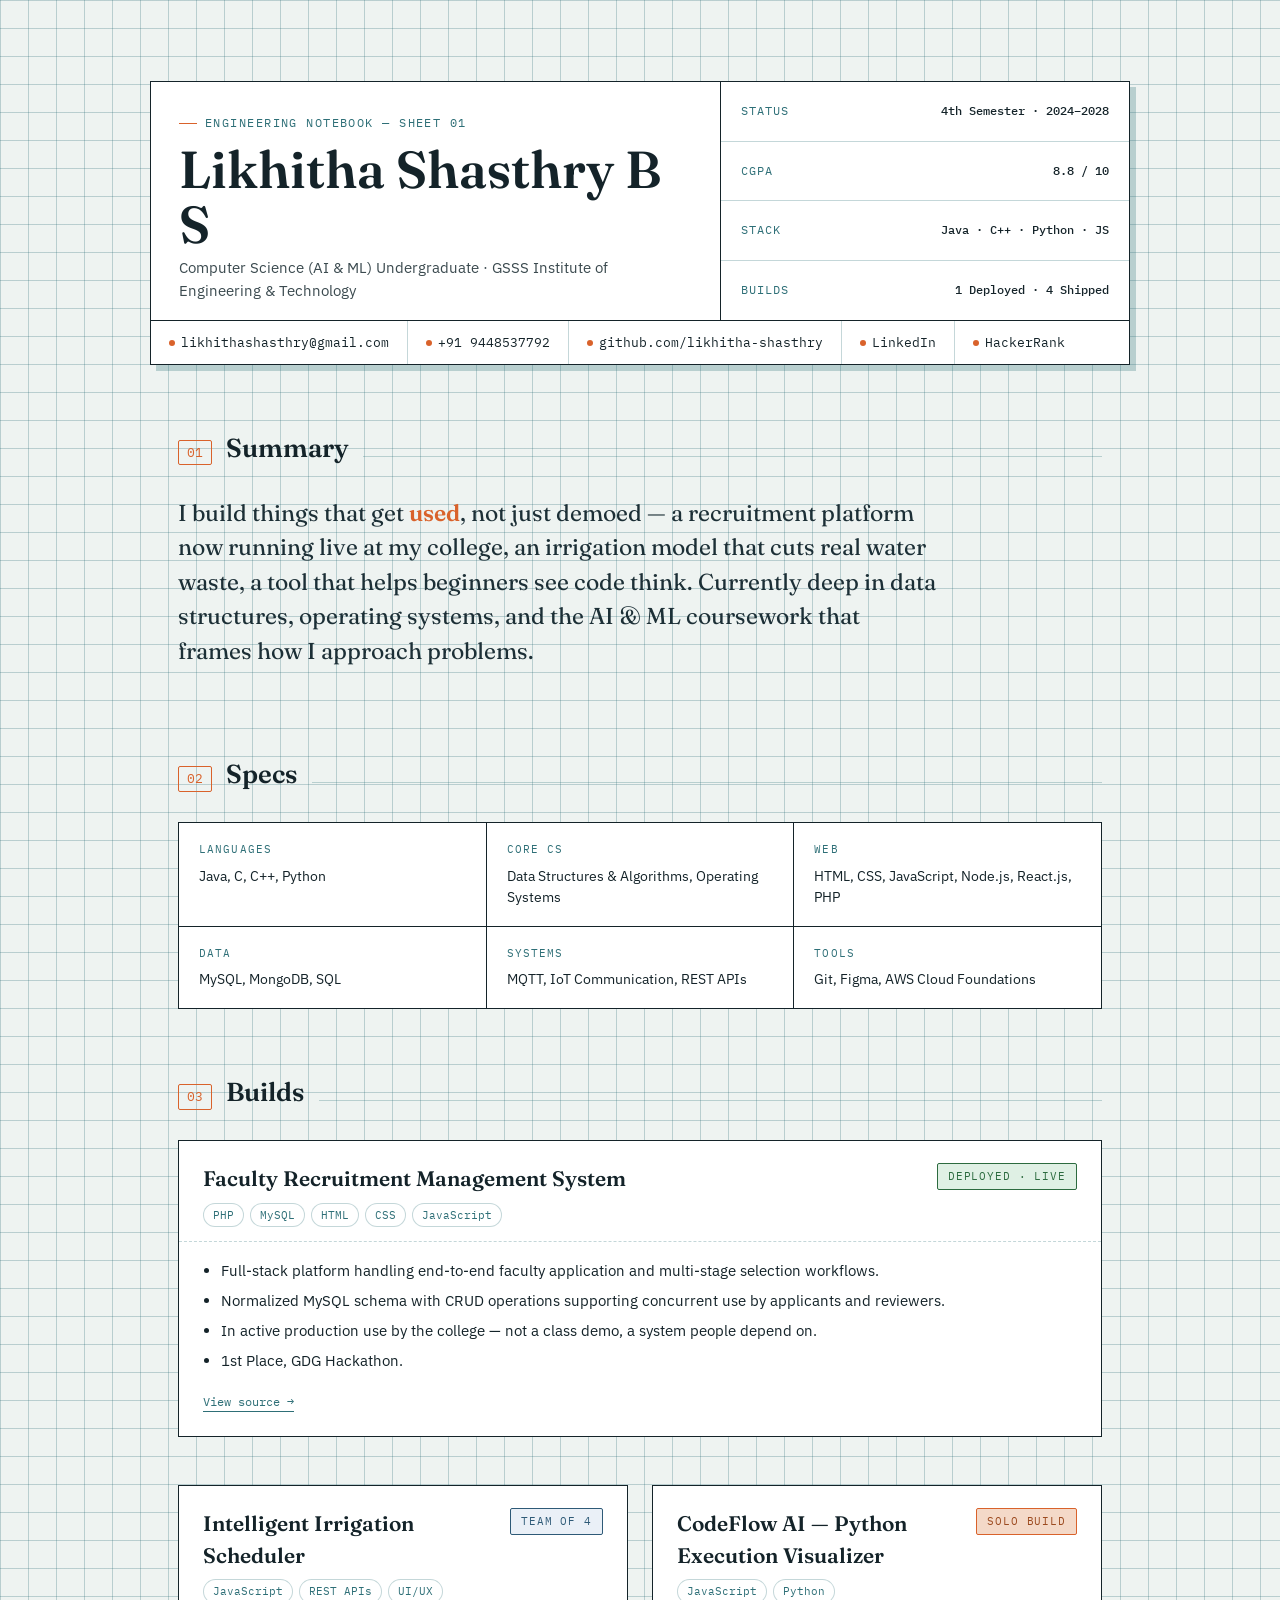
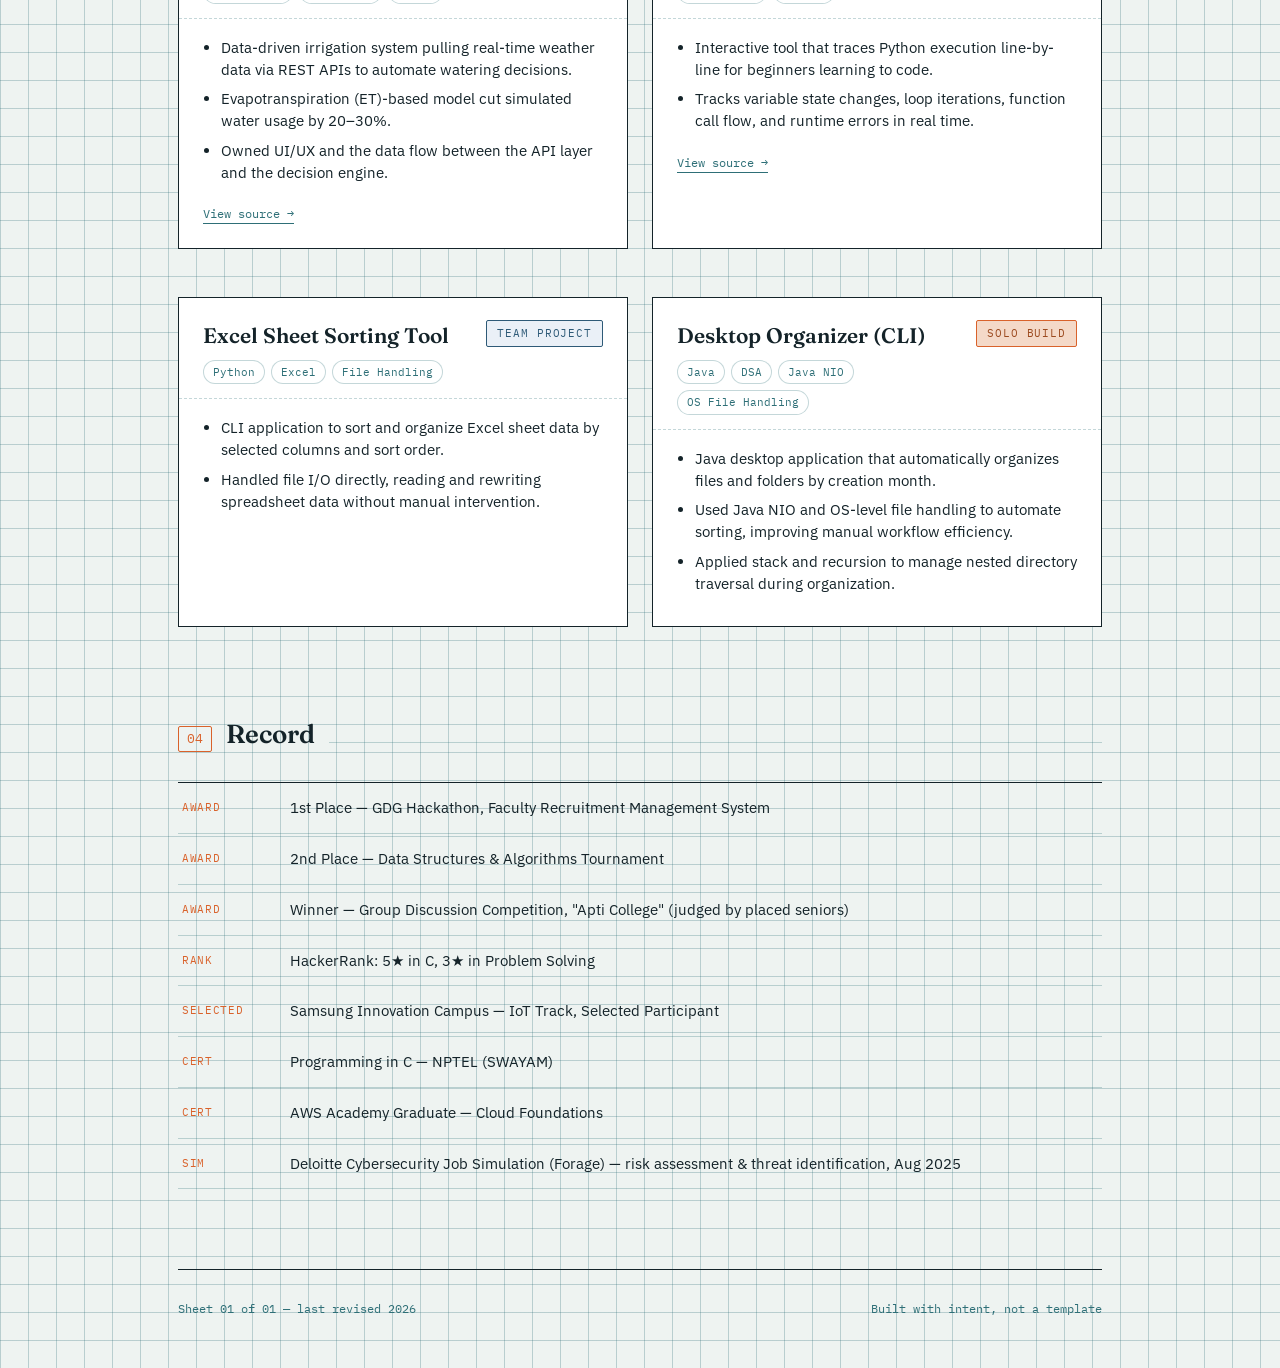
==== myPortfolio.html @ 0e2e2cd6 "my portfolio" ====
<!DOCTYPE html>
<html lang="en">
<head>
<meta charset="UTF-8">
<meta name="viewport" content="width=device-width, initial-scale=1.0">
<title>Likhitha Shasthry B S — Portfolio</title>
<link rel="preconnect" href="https://fonts.googleapis.com">
<link href="https://fonts.googleapis.com/css2?family=Fraunces:opsz,wght@9..144,400;9..144,500;9..144,600;9..144,700&family=IBM+Plex+Sans:wght@400;500;600&family=IBM+Plex+Mono:wght@400;500;600&display=swap" rel="stylesheet">
<style>
  :root{
    --bg: #eef3f1;
    --bg-card: #ffffff;
    --ink: #142329;
    --line: #2e6f77;
    --line-soft: rgba(46,111,119,0.28);
    --accent: #d9622b;
    --accent-soft: #f4d9c8;
    --sage: #6f8567;
    --mono: 'IBM Plex Mono', monospace;
    --sans: 'IBM Plex Sans', sans-serif;
    --display: 'Fraunces', serif;
  }
  *{box-sizing:border-box;}
  html{scroll-behavior:smooth;}
  body{
    margin:0;
    background:var(--bg);
    background-image:
      linear-gradient(var(--line-soft) 1px, transparent 1px),
      linear-gradient(90deg, var(--line-soft) 1px, transparent 1px);
    background-size: 28px 28px;
    color:var(--ink);
    font-family:var(--sans);
    line-height:1.5;
  }
  @media (prefers-reduced-motion: reduce){
    *{animation-duration:0.001ms !important; transition-duration:0.001ms !important;}
  }
  a{color:inherit;}
  .wrap{max-width:980px;margin:0 auto;padding:0 28px;}

  /* ---- Progress rail ---- */
  .progress-rail{
    position:fixed;
    top:0;left:0;
    height:3px;
    width:0%;
    background:var(--accent);
    z-index:100;
    transition:width .1s linear;
  }

  /* ---- Sticky nav ---- */
  .navbar{
    position:sticky;
    top:0;
    z-index:50;
    backdrop-filter:blur(10px);
    background:rgba(238,243,241,0.82);
    border-bottom:1px solid var(--line-soft);
    opacity:0;
    transform:translateY(-100%);
    transition:opacity .3s ease, transform .3s ease;
    pointer-events:none;
  }
  .navbar.show{opacity:1;transform:translateY(0);pointer-events:auto;}
  .navbar-inner{
    max-width:980px;margin:0 auto;padding:0 28px;
    display:flex;justify-content:space-between;align-items:center;
    height:48px;
  }
  .navbar-inner .nb-name{font-family:var(--mono);font-size:12.5px;font-weight:600;letter-spacing:.04em;}
  .navbar-links{display:flex;gap:22px;}
  .navbar-links a{font-family:var(--mono);font-size:11.5px;text-decoration:none;color:var(--line);text-transform:uppercase;letter-spacing:.06em;transition:color .15s;position:relative;}
  .navbar-links a::after{
    content:'';
    position:absolute;left:0;bottom:-15px;
    width:100%;height:2px;
    background:var(--accent);
    transform:scaleX(0);
    transition:transform .2s ease;
  }
  .navbar-links a:hover{color:var(--accent);}
  .navbar-links a.active{color:var(--accent);}
  .navbar-links a.active::after{transform:scaleX(1);}
  @media (max-width:680px){ .navbar-links{display:none;} }

  /* ---- Tech chips ---- */
  .chips{display:flex;flex-wrap:wrap;gap:6px;margin-top:8px;}
  .chip{
    font-family:var(--mono);
    font-size:11px;
    padding:3px 9px;
    border:1px solid var(--line-soft);
    border-radius:20px;
    color:var(--line);
    background:rgba(255,255,255,0.6);
    transition:border-color .15s, color .15s, background .15s;
  }
  .project:hover .chip{border-color:var(--line);}
  .chip:hover{background:var(--accent-soft);color:#9c4a1f;border-color:var(--accent);}

  /* ---- Projects grid (wide screens) ---- */
  .projects-grid{
    display:grid;
    grid-template-columns:1fr;
    gap:24px;
  }
  @media (min-width:860px){
    .projects-grid{grid-template-columns:1fr 1fr;}
    .projects-grid .project.featured{grid-column:1 / -1;}
  }
  .project{margin-bottom:0;display:flex;flex-direction:column;}
  .project-body{flex:1;display:flex;flex-direction:column;}
  .project-links{margin-top:auto;}

  /* ---- Title block (signature element) ---- */
  .titleblock{
    border:1.5px solid var(--ink);
    background:var(--bg-card);
    margin:32px auto 0;
    max-width:980px;
    position:relative;
    box-shadow:6px 6px 0 var(--line-soft);
  }
  .tb-top{
    display:grid;
    grid-template-columns: 1.4fr 1fr;
  }
  .tb-name{
    padding:32px 28px 18px;
    border-right:1.5px solid var(--ink);
    position:relative;
  }
  .tb-name .eyebrow{
    font-family:var(--mono);
    font-size:12px;
    letter-spacing:.12em;
    color:var(--line);
    text-transform:uppercase;
    margin:0 0 10px;
    display:flex;
    align-items:center;
    gap:8px;
  }
  .tb-name .eyebrow::before{
    content:'';
    width:18px;height:1px;
    background:var(--accent);
    display:inline-block;
  }
  .tb-name h1{
    font-family:var(--display);
    font-optical-sizing:auto;
    font-weight:600;
    font-size:clamp(34px,5vw,52px);
    margin:0 0 6px;
    line-height:1.05;
  }
  .tb-name p{
    margin:0;
    font-size:15px;
    color:#3b4a4f;
  }
  .tb-fields{
    display:grid;
    grid-template-rows:repeat(4,1fr);
  }
  .tb-field{
    border-bottom:1px solid var(--line-soft);
    padding:10px 20px;
    display:flex;
    justify-content:space-between;
    align-items:center;
    font-family:var(--mono);
    font-size:12px;
    transition:background .15s;
  }
  .tb-field:hover{background:rgba(217,98,43,0.06);}
  .tb-field:last-child{border-bottom:none;}
  .tb-field .k{color:var(--line);text-transform:uppercase;letter-spacing:.08em;}
  .tb-field .v{color:var(--ink);font-weight:500;text-align:right;}
  .tb-bottom{
    display:flex;
    flex-wrap:wrap;
    gap:0;
    border-top:1.5px solid var(--ink);
  }
  .tb-bottom a{
    font-family:var(--mono);
    font-size:12.5px;
    padding:12px 18px;
    text-decoration:none;
    border-right:1px solid var(--line-soft);
    display:flex;
    align-items:center;
    gap:6px;
    transition:background .15s, color .15s;
    position:relative;
  }
  .tb-bottom a:last-child{border-right:none;}
  .tb-bottom a:hover{background:var(--accent-soft);color:#9c4a1f;}
  .tb-bottom a .dot{width:6px;height:6px;border-radius:50%;background:var(--accent);transition:transform .15s;}
  .tb-bottom a:hover .dot{transform:scale(1.4);}

  section{padding:64px 0 0;scroll-margin-top:64px;}
  .section-head{
    display:flex;
    align-items:baseline;
    gap:14px;
    margin-bottom:28px;
  }
  .section-head .num{
    font-family:var(--mono);
    font-size:13px;
    color:var(--accent);
    border:1px solid var(--accent);
    padding:2px 8px;
    border-radius:2px;
  }
  .section-head h2{
    font-family:var(--display);
    font-weight:600;
    font-size:26px;
    margin:0;
  }
  .section-head .rule{flex:1;height:1px;background:var(--line-soft);}

  /* Summary */
  .summary{
    font-family:var(--display);
    font-size:clamp(19px,2.4vw,23px);
    font-weight:400;
    line-height:1.5;
    color:#1c2f36;
    max-width:760px;
  }
  .summary .hl{color:var(--accent);font-weight:600;}

  /* Specs grid (skills) */
  .specs{
    display:grid;
    grid-template-columns:repeat(3,1fr);
    gap:1px;
    background:var(--ink);
    border:1px solid var(--ink);
  }
  @media (max-width:760px){
    .specs{grid-template-columns:repeat(2,1fr);}
  }
  @media (max-width:480px){
    .specs{grid-template-columns:1fr;}
  }
  .spec{
    background:var(--bg-card);
    padding:18px 20px;
    transition:background .18s, transform .18s;
  }
  .spec:hover{background:#fbf6f0;transform:translateY(-2px);}
  .spec .label{
    font-family:var(--mono);
    font-size:11px;
    letter-spacing:.1em;
    text-transform:uppercase;
    color:var(--line);
    margin-bottom:8px;
  }
  .spec .items{
    font-size:14px;
    color:var(--ink);
  }

  /* Projects as schematic cards */
  .project{
    border:1px solid var(--ink);
    background:var(--bg-card);
    margin-bottom:24px;
    position:relative;
    overflow:hidden;
    transition:box-shadow .2s ease, transform .2s ease;
  }
  .project:hover{
    box-shadow:5px 5px 0 var(--line-soft);
    transform:translate(-2px,-2px);
  }
  .project-head{
    display:flex;
    justify-content:space-between;
    align-items:flex-start;
    gap:16px;
    padding:22px 24px 14px;
    border-bottom:1px dashed var(--line-soft);
  }
  .project-head h3{
    font-family:var(--display);
    font-weight:600;
    font-size:21px;
    margin:0 0 4px;
  }
  .project-head .stack{
    font-family:var(--mono);
    font-size:12px;
    color:var(--line);
  }
  .status{
    font-family:var(--mono);
    font-size:11px;
    text-transform:uppercase;
    letter-spacing:.08em;
    padding:4px 10px;
    border-radius:2px;
    white-space:nowrap;
    height:fit-content;
  }
  .status.live{background:#dff0e4;color:#2c6b3f;border:1px solid #2c6b3f;}
  .status.team{background:#eaf0f7;color:#2e5a77;border:1px solid #2e5a77;}
  .status.solo{background:var(--accent-soft);color:#9c4a1f;border:1px solid var(--accent);}

  .project-body{padding:18px 24px 24px;}
  .project-body ul{margin:0;padding-left:18px;}
  .project-body li{margin-bottom:8px;font-size:14.5px;}
  .project-links{margin-top:14px;display:flex;gap:14px;}
  .project-links a{
    font-family:var(--mono);
    font-size:12px;
    text-decoration:none;
    color:var(--line);
    border-bottom:1px solid var(--line);
    transition:color .15s, border-color .15s;
  }
  .project-links a:hover{color:var(--accent);border-color:var(--accent);}

  /* Achievements / certs as ledger rows */
  .ledger{border-top:1px solid var(--ink);}
  .ledger-row{
    display:grid;
    grid-template-columns: 90px 1fr;
    border-bottom:1px solid var(--line-soft);
    padding:14px 4px;
    gap:18px;
    transition:background .15s, padding-left .15s;
  }
  .ledger-row:hover{background:rgba(217,98,43,0.05);padding-left:10px;}
  .ledger-row .tag{
    font-family:var(--mono);
    font-size:11px;
    color:var(--accent);
    text-transform:uppercase;
    letter-spacing:.06em;
    padding-top:2px;
  }
  .ledger-row .desc{font-size:14.5px;}

  footer{
    margin-top:80px;
    padding:30px 0 50px;
    border-top:1.5px solid var(--ink);
    font-family:var(--mono);
    font-size:12px;
    color:var(--line);
    display:flex;
    justify-content:space-between;
    flex-wrap:wrap;
    gap:10px;
  }

  /* back to top */
  .to-top{
    position:fixed;
    bottom:24px;right:24px;
    width:42px;height:42px;
    border-radius:50%;
    background:var(--ink);
    color:var(--bg);
    border:none;
    display:flex;align-items:center;justify-content:center;
    cursor:pointer;
    font-family:var(--mono);
    font-size:16px;
    opacity:0;
    transform:translateY(10px);
    transition:opacity .25s, transform .25s, background .15s;
    z-index:60;
    pointer-events:none;
  }
  .to-top.show{opacity:1;transform:translateY(0);pointer-events:auto;}
  .to-top:hover{background:var(--accent);}

  @media (max-width:680px){
    .tb-top{grid-template-columns:1fr;}
    .tb-name{border-right:none;border-bottom:1.5px solid var(--ink);}
    .ledger-row{grid-template-columns:70px 1fr;}
    .titleblock{box-shadow:4px 4px 0 var(--line-soft);}
  }

  /* focus visibility */
  a:focus-visible, button:focus-visible{
    outline:2px solid var(--accent);
    outline-offset:2px;
  }

  /* reveal animation */
  .reveal{
    opacity:0;
    transform:translateY(14px);
    transition:opacity .5s ease, transform .5s ease;
  }
  .reveal.in{opacity:1;transform:translateY(0);}
</style>
</head>
<body>
  <div class="progress-rail" id="progressRail"></div>
  <nav class="navbar" id="navbar">
    <div class="navbar-inner">
      <span class="nb-name">LIKHITHA SHASTHRY B S</span>
      <div class="navbar-links">
        <a href="#summary">Summary</a>
        <a href="#skills">Specs</a>
        <a href="#projects">Builds</a>
        <a href="#record">Record</a>
      </div>
    </div>
  </nav>

  <div class="titleblock reveal">
    <div class="tb-top">
      <div class="tb-name">
        <p class="eyebrow">Engineering Notebook — Sheet 01</p>
        <h1>Likhitha Shasthry B S</h1>
        <p>Computer Science (AI &amp; ML) Undergraduate · GSSS Institute of Engineering &amp; Technology</p>
      </div>
      <div class="tb-fields">
        <div class="tb-field"><span class="k">Status</span><span class="v">4th Semester · 2024–2028</span></div>
        <div class="tb-field"><span class="k">CGPA</span><span class="v">8.8 / 10</span></div>
        <div class="tb-field"><span class="k">Stack</span><span class="v">Java · C++ · Python · JS</span></div>
        <div class="tb-field"><span class="k">Builds</span><span class="v">1 Deployed · 4 Shipped</span></div>
      </div>
    </div>
    <div class="tb-bottom">
      <a href="mailto:likhithashasthry@gmail.com"><span class="dot"></span>likhithashasthry@gmail.com</a>
      <a href="tel:+919448537792"><span class="dot"></span>+91 9448537792</a>
      <a href="https://github.com/likhitha-shasthry" target="_blank" rel="noopener"><span class="dot"></span>github.com/likhitha-shasthry</a>
      <a href="https://linkedin.com/in/likhitha-shasthry-b-s" target="_blank" rel="noopener"><span class="dot"></span>LinkedIn</a>
      <a href="https://hackerrank.com/likhithashasthry" target="_blank" rel="noopener"><span class="dot"></span>HackerRank</a>
    </div>
  </div>

  <div class="wrap">

    <section id="summary">
      <div class="section-head"><span class="num">01</span><h2>Summary</h2><span class="rule"></span></div>
      <p class="summary reveal">
        I build things that get <span class="hl">used</span>, not just demoed — a recruitment platform now running live at my college, an irrigation model that cuts real water waste, a tool that helps beginners see code think. Currently deep in data structures, operating systems, and the AI &amp; ML coursework that frames how I approach problems.
      </p>
    </section>

    <section id="skills">
      <div class="section-head"><span class="num">02</span><h2>Specs</h2><span class="rule"></span></div>
      <div class="specs reveal">
        <div class="spec">
          <div class="label">Languages</div>
          <div class="items">Java, C, C++, Python</div>
        </div>
        <div class="spec">
          <div class="label">Core CS</div>
          <div class="items">Data Structures &amp; Algorithms, Operating Systems</div>
        </div>
        <div class="spec">
          <div class="label">Web</div>
          <div class="items">HTML, CSS, JavaScript, Node.js, React.js, PHP</div>
        </div>
        <div class="spec">
          <div class="label">Data</div>
          <div class="items">MySQL, MongoDB, SQL</div>
        </div>
        <div class="spec">
          <div class="label">Systems</div>
          <div class="items">MQTT, IoT Communication, REST APIs</div>
        </div>
        <div class="spec">
          <div class="label">Tools</div>
          <div class="items">Git, Figma, AWS Cloud Foundations</div>
        </div>
      </div>
    </section>

    <section id="projects">
      <div class="section-head"><span class="num">03</span><h2>Builds</h2><span class="rule"></span></div>

      <div class="projects-grid">

      <div class="project featured reveal">
        <div class="project-head">
          <div>
            <h3>Faculty Recruitment Management System</h3>
            <div class="chips">
              <span class="chip">PHP</span><span class="chip">MySQL</span><span class="chip">HTML</span><span class="chip">CSS</span><span class="chip">JavaScript</span>
            </div>
          </div>
          <span class="status live">Deployed · live</span>
        </div>
        <div class="project-body">
          <ul>
            <li>Full-stack platform handling end-to-end faculty application and multi-stage selection workflows.</li>
            <li>Normalized MySQL schema with CRUD operations supporting concurrent use by applicants and reviewers.</li>
            <li>In active production use by the college — not a class demo, a system people depend on.</li>
            <li>1st Place, GDG Hackathon.</li>
          </ul>
          
<div class="project-links">
            <a href="https://github.com/likhitha-shasthry/demo2" target="_blank" rel="noopener">View source →</a>
          </div>
        </div>
      </div>

      <div class="project reveal">
        <div class="project-head">
          <div>
            <h3>Intelligent Irrigation Scheduler</h3>
            <div class="chips">
              <span class="chip">JavaScript</span><span class="chip">REST APIs</span><span class="chip">UI/UX</span>
            </div>
          </div>
          <span class="status team">Team of 4</span>
        </div>
        <div class="project-body">
          <ul>
            <li>Data-driven irrigation system pulling real-time weather data via REST APIs to automate watering decisions.</li>
            <li>Evapotranspiration (ET)-based model cut simulated water usage by 20–30%.</li>
            <li>Owned UI/UX and the data flow between the API layer and the decision engine.</li>
          </ul>
          <div class="project-links">
            <a href="https://github.com/likhitha-shasthry/tech-twins" target="_blank" rel="noopener">View source →</a>
          </div>
        </div>
      </div>

      <div class="project reveal">
        <div class="project-head">
          <div>
            <h3>CodeFlow AI — Python Execution Visualizer</h3>
            <div class="chips">
              <span class="chip">JavaScript</span><span class="chip">Python</span>
            </div>
          </div>
          <span class="status solo">Solo build</span>
        </div>
        <div class="project-body">
          <ul>
            <li>Interactive tool that traces Python execution line-by-line for beginners learning to code.</li>
            <li>Tracks variable state changes, loop iterations, function call flow, and runtime errors in real time.</li>
          </ul>
          <div class="project-links">
            <a href="https://github.com/likhitha-shasthry/CodeFlow-AI" target="_blank" rel="noopener">View source →</a>
          </div>
        </div>
      </div>

      <div class="project reveal">
        <div class="project-head">
          <div>
            <h3>Excel Sheet Sorting Tool</h3>
            <div class="chips">
              <span class="chip">Python</span><span class="chip">Excel</span><span class="chip">File Handling</span>
            </div>
          </div>
          <span class="status team">Team project</span>
        </div>
        <div class="project-body">
          <ul>
            <li>CLI application to sort and organize Excel sheet data by selected columns and sort order.</li>
            <li>Handled file I/O directly, reading and rewriting spreadsheet data without manual intervention.</li>
          </ul>
        </div>
      </div>

      <div class="project reveal">
        <div class="project-head">
          <div>
            <h3>Desktop Organizer (CLI)</h3>
            <div class="chips">
              <span class="chip">Java</span><span class="chip">DSA</span><span class="chip">Java NIO</span><span class="chip">OS File Handling</span>
            </div>
          </div>
          <span class="status solo">Solo build</span>
        </div>
        <div class="project-body">
          <ul>
            <li>Java desktop application that automatically organizes files and folders by creation month.</li>
            <li>Used Java NIO and OS-level file handling to automate sorting, improving manual workflow efficiency.</li>
            <li>Applied stack and recursion to manage nested directory traversal during organization.</li>
          </ul>
        </div>
      </div>

      </div>
    </section>

    <section id="record">
      <div class="section-head"><span class="num">04</span><h2>Record</h2><span class="rule"></span></div>
      <div class="ledger reveal">
        <div class="ledger-row"><span class="tag">Award</span><span class="desc">1st Place — GDG Hackathon, Faculty Recruitment Management System</span></div>
        <div class="ledger-row"><span class="tag">Award</span><span class="desc">2nd Place — Data Structures &amp; Algorithms Tournament</span></div>
        <div class="ledger-row"><span class="tag">Award</span><span class="desc">Winner — Group Discussion Competition, "Apti College" (judged by placed seniors)</span></div>
        <div class="ledger-row"><span class="tag">Rank</span><span class="desc">HackerRank: 5★ in C, 3★ in Problem Solving</span></div>
        <div class="ledger-row"><span class="tag">Selected</span><span class="desc">Samsung Innovation Campus — IoT Track, Selected Participant</span></div>
        <div class="ledger-row"><span class="tag">Cert</span><span class="desc">Programming in C — NPTEL (SWAYAM)</span></div>
        <div class="ledger-row"><span class="tag">Cert</span><span class="desc">AWS Academy Graduate — Cloud Foundations</span></div>
        <div class="ledger-row"><span class="tag">Sim</span><span class="desc">Deloitte Cybersecurity Job Simulation (Forage) — risk assessment &amp; threat identification, Aug 2025</span></div>
      </div>
    </section>

    <footer>
      <span>Sheet 01 of 01 — last revised 2026</span>
      <span>Built with intent, not a template</span>
    </footer>
  </div>

  <button class="to-top" id="toTop" aria-label="Back to top">↑</button>

<script>
  const els = document.querySelectorAll('.reveal');
  const io = new IntersectionObserver((entries)=>{
    entries.forEach(e=>{ if(e.isIntersecting){ e.target.classList.add('in'); io.unobserve(e.target); } });
  }, {threshold:0.12});
  els.forEach(el=>io.observe(el));

  const navbar = document.getElementById('navbar');
  const progressRail = document.getElementById('progressRail');
  const toTop = document.getElementById('toTop');
  const titleblock = document.querySelector('.titleblock');

  function onScroll(){
    const scrollY = window.scrollY;
    const docHeight = document.documentElement.scrollHeight - window.innerHeight;
    const pct = docHeight > 0 ? (scrollY / docHeight) * 100 : 0;
    progressRail.style.width = pct + '%';

    const showThreshold = titleblock.offsetTop + titleblock.offsetHeight;
    navbar.classList.toggle('show', scrollY > showThreshold);
    toTop.classList.toggle('show', scrollY > 400);
  }
  window.addEventListener('scroll', onScroll, {passive:true});
  onScroll();

  toTop.addEventListener('click', ()=>{
    window.scrollTo({top:0, behavior:'smooth'});
  });

  // Scroll-spy
  const sections = document.querySelectorAll('section[id]');
  const navLinks = document.querySelectorAll('.navbar-links a');
  const spy = new IntersectionObserver((entries)=>{
    entries.forEach(entry=>{
      const id = entry.target.getAttribute('id');
      const link = document.querySelector(`.navbar-links a[href="#${id}"]`);
      if(!link) return;
      if(entry.isIntersecting){
        navLinks.forEach(l=>l.classList.remove('active'));
        link.classList.add('active');
      }
    });
  }, {rootMargin:'-40% 0px -50% 0px'});
  sections.forEach(s=>spy.observe(s));
</script>
</body>
</html>
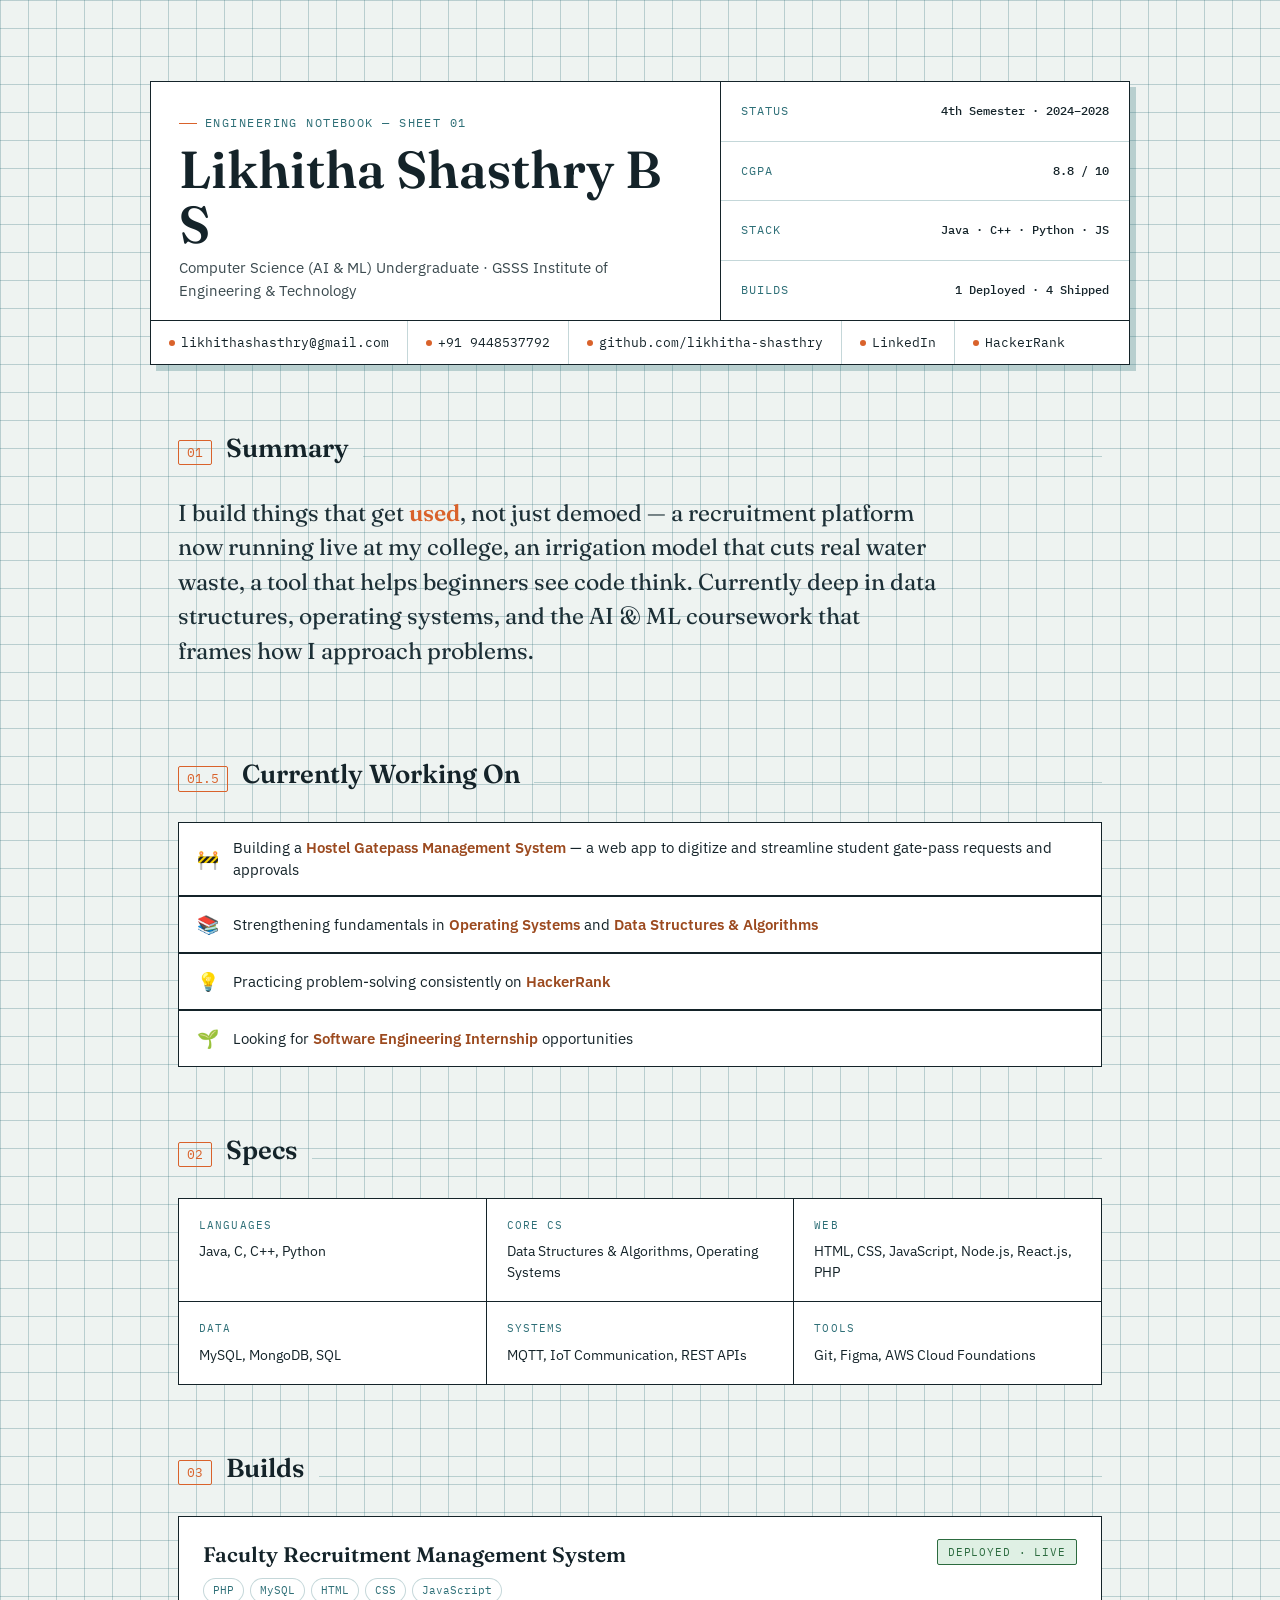
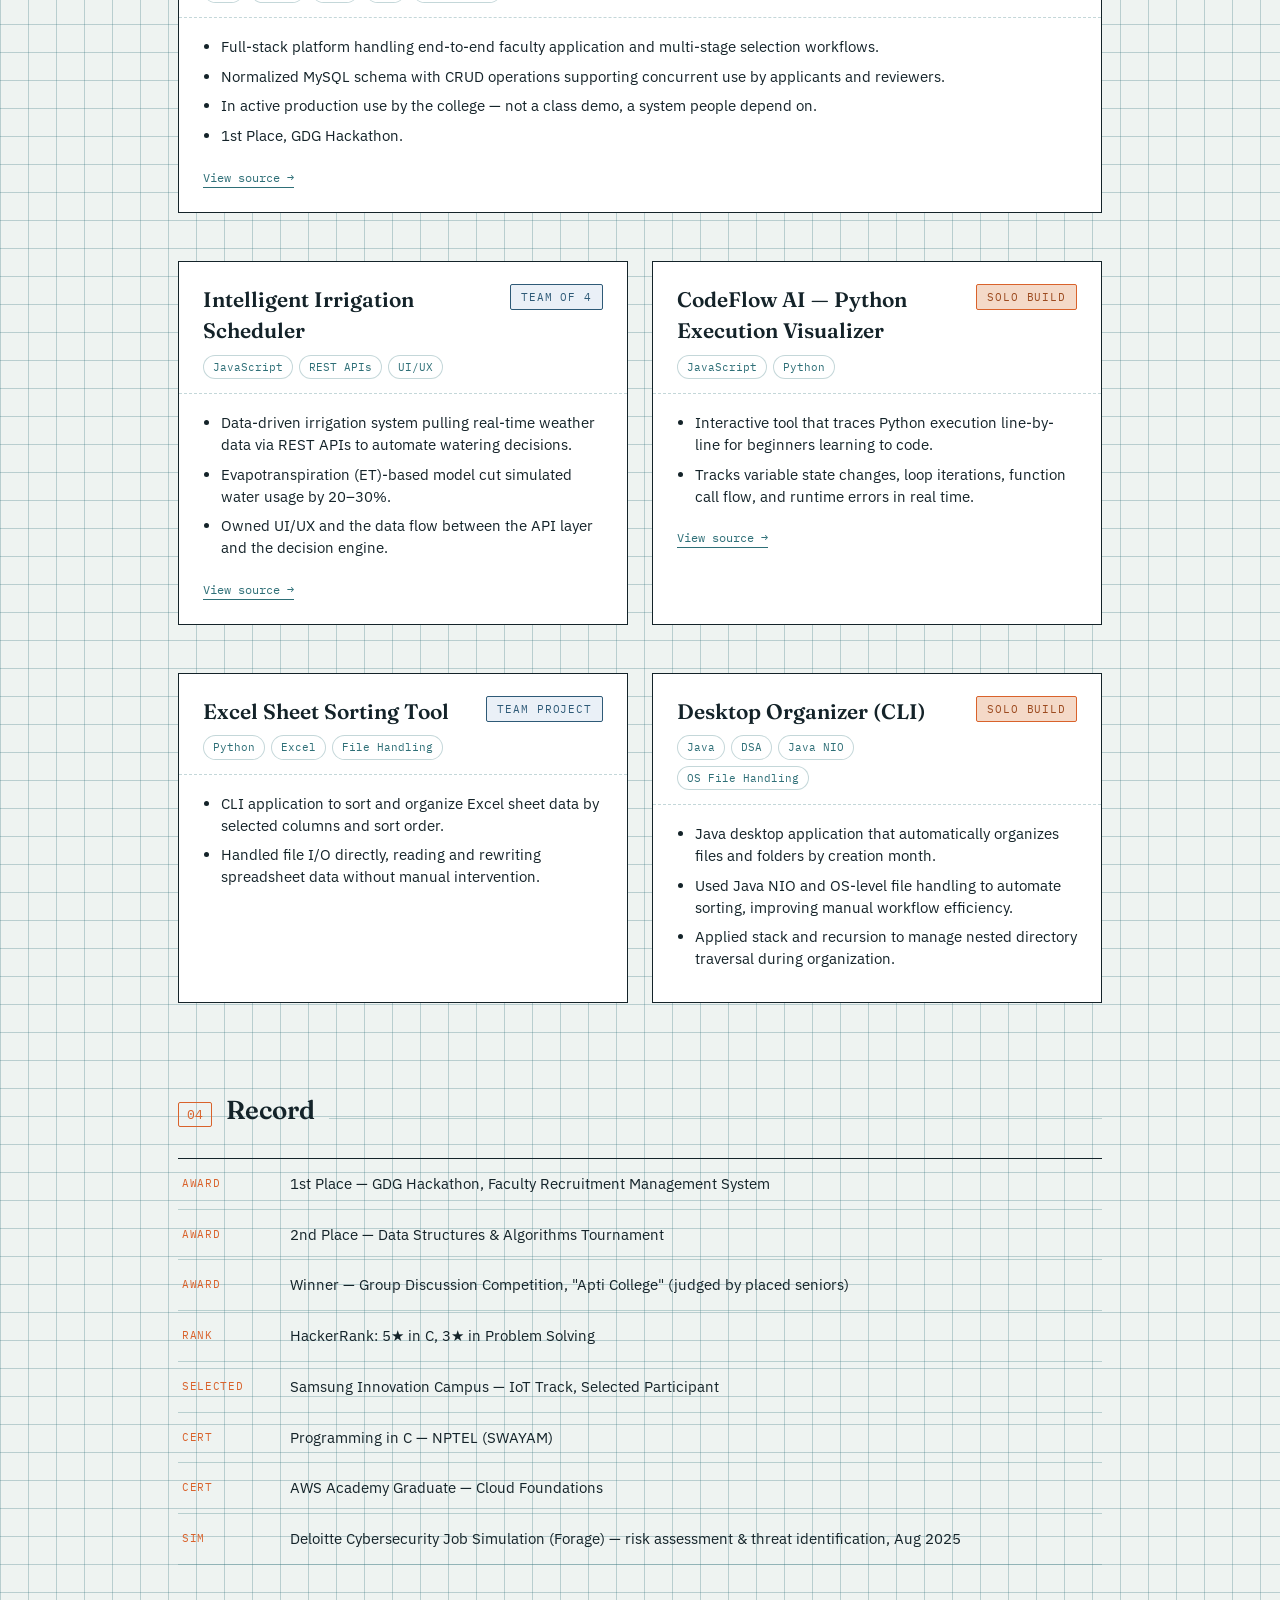
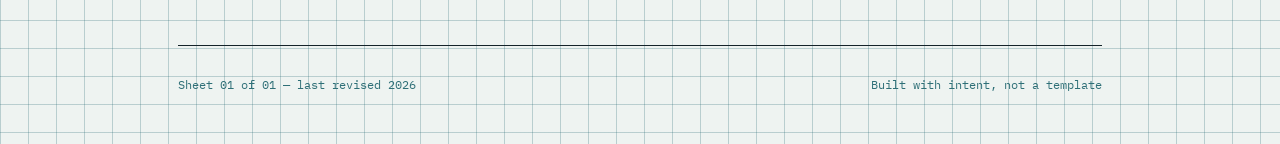
==== commit aaa7f4b8: "my portfolio" ====
--- a/myPortfolio.html
+++ b/myPortfolio.html
@@ -237,6 +237,27 @@
   }
   .summary .hl{color:var(--accent);font-weight:600;}
 
+  /* Currently Working On */
+  .now-list{
+    display:flex;
+    flex-direction:column;
+    gap:2px;
+    border:1px solid var(--ink);
+    background:var(--ink);
+  }
+  .now-item{
+    background:var(--bg-card);
+    padding:14px 18px;
+    display:flex;
+    align-items:center;
+    gap:14px;
+    transition:background .15s, padding-left .15s;
+  }
+  .now-item:hover{background:#fbf6f0;padding-left:24px;}
+  .now-icon{font-size:18px;flex-shrink:0;}
+  .now-text{font-size:14.5px;color:var(--ink);}
+  .now-text strong{color:#9c4a1f;font-weight:600;}
+
   /* Specs grid (skills) */
   .specs{
     display:grid;
@@ -452,6 +473,28 @@
       <p class="summary reveal">
         I build things that get <span class="hl">used</span>, not just demoed — a recruitment platform now running live at my college, an irrigation model that cuts real water waste, a tool that helps beginners see code think. Currently deep in data structures, operating systems, and the AI &amp; ML coursework that frames how I approach problems.
       </p>
+    </section>
+
+    <section id="now">
+      <div class="section-head"><span class="num">01.5</span><h2>Currently Working On</h2><span class="rule"></span></div>
+      <div class="now-list reveal">
+        <div class="now-item">
+          <span class="now-icon">🚧</span>
+          <span class="now-text">Building a <strong>Hostel Gatepass Management System</strong> — a web app to digitize and streamline student gate-pass requests and approvals</span>
+        </div>
+        <div class="now-item">
+          <span class="now-icon">📚</span>
+          <span class="now-text">Strengthening fundamentals in <strong>Operating Systems</strong> and <strong>Data Structures &amp; Algorithms</strong></span>
+        </div>
+        <div class="now-item">
+          <span class="now-icon">💡</span>
+          <span class="now-text">Practicing problem-solving consistently on <strong>HackerRank</strong></span>
+        </div>
+        <div class="now-item">
+          <span class="now-icon">🌱</span>
+          <span class="now-text">Looking for <strong>Software Engineering Internship</strong> opportunities</span>
+        </div>
+      </div>
     </section>
 
     <section id="skills">
